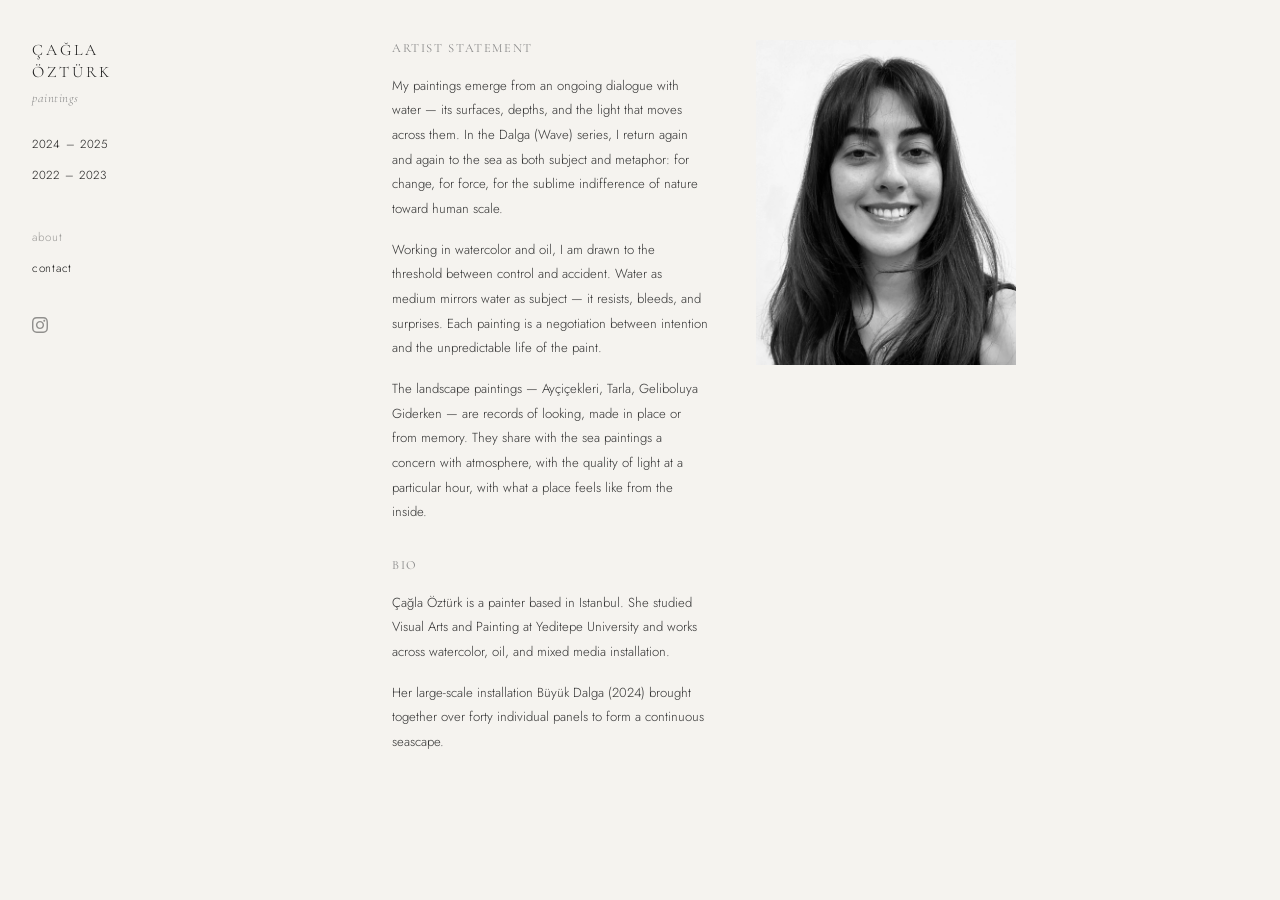
==== about.html @ bf3b8946 "Initial commit — Çağla Öztürk portfolio" ====
<!DOCTYPE html>
<html lang="en">
<head>
  <meta charset="UTF-8">
  <meta name="viewport" content="width=device-width, initial-scale=1.0">
  <title>About — Çağla Öztürk</title>
  <link rel="preconnect" href="https://fonts.googleapis.com">
  <link href="https://fonts.googleapis.com/css2?family=Cormorant+Garamond:ital,wght@0,300;0,400;1,300&family=Jost:wght@200;300;400&display=swap" rel="stylesheet">
  <link rel="stylesheet" href="style.css">
  <style>
    .about-grid {
      display: grid;
      grid-template-columns: 1fr 1fr;
      gap: 3rem;
      max-width: 680px;
      width: 100%;
      align-items: start;
    }

    .about-text h2 {
      font-family: 'Cormorant Garamond', serif;
      font-weight: 400;
      font-size: 0.78rem;
      letter-spacing: 0.13em;
      text-transform: uppercase;
      color: var(--muted);
      margin-bottom: 1.1rem;
    }

    .about-text p {
      font-size: 0.82rem;
      line-height: 1.88;
      color: #333;
      margin-bottom: 1rem;
    }

    .about-photo img {
      width: 100%;
      max-width: 260px;
      display: block;
    }

    .about-photo p {
      font-size: 0.68rem;
      color: var(--muted);
      margin-top: 0.6rem;
      line-height: 1.5;
    }

    @media (max-width: 600px) {
      .about-grid {
        grid-template-columns: 1fr;
      }
      .about-photo { order: -1; }
    }
  </style>
</head>
<body>

<button class="menu-toggle" id="menuToggle" aria-label="Toggle menu">
  <span></span><span></span><span></span>
</button>
<nav id="mobileNav" class="mobile-nav">
  <a href="paintings.html">Paintings</a>
  <a href="about.html">About</a>
  <a href="contact.html">Contact</a>
</nav>

<div class="site-wrap">

  <nav class="nav-left">
    <div class="artist-name"><a href="index.html">Çağla Öztürk</a></div>
    <div class="nav-label-paintings">paintings</div>

    <ul class="nav-periods">
      <li><a href="paintings.html" data-period="2024">2024 – 2025</a></li>
      <li><a href="paintings.html" data-period="2022-2023">2022 – 2023</a></li>
    </ul>

    <ul class="nav-secondary">
      <li><a href="about.html" class="active">about</a></li>
      <li><a href="contact.html">contact</a></li>
    </ul>

    <div class="nav-instagram">
      <a href="https://www.instagram.com/caglaozturkk3/" target="_blank" rel="noopener" aria-label="Instagram">
        <svg viewBox="0 0 24 24" xmlns="http://www.w3.org/2000/svg">
          <path d="M12 2.163c3.204 0 3.584.012 4.85.07 3.252.148 4.771 1.691 4.919 4.919.058 1.265.069 1.645.069 4.849 0 3.205-.012 3.584-.069 4.849-.149 3.225-1.664 4.771-4.919 4.919-1.266.058-1.644.07-4.85.07-3.204 0-3.584-.012-4.849-.07-3.26-.149-4.771-1.699-4.919-4.92-.058-1.265-.07-1.644-.07-4.849 0-3.204.013-3.583.07-4.849.149-3.227 1.664-4.771 4.919-4.919 1.266-.057 1.645-.069 4.849-.069zm0-2.163c-3.259 0-3.667.014-4.947.072-4.358.2-6.78 2.618-6.98 6.98-.059 1.281-.073 1.689-.073 4.948 0 3.259.014 3.668.072 4.948.2 4.358 2.618 6.78 6.98 6.98 1.281.058 1.689.072 4.948.072 3.259 0 3.668-.014 4.948-.072 4.354-.2 6.782-2.618 6.979-6.98.059-1.28.073-1.689.073-4.948 0-3.259-.014-3.667-.072-4.947-.196-4.354-2.617-6.78-6.979-6.98-1.281-.059-1.69-.073-4.949-.073zm0 5.838c-3.403 0-6.162 2.759-6.162 6.162s2.759 6.163 6.162 6.163 6.162-2.759 6.162-6.163c0-3.403-2.759-6.162-6.162-6.162zm0 10.162c-2.209 0-4-1.79-4-4 0-2.209 1.791-4 4-4s4 1.791 4 4c0 2.21-1.791 4-4 4zm6.406-11.845c-.796 0-1.441.645-1.441 1.44s.645 1.44 1.441 1.44c.795 0 1.439-.645 1.439-1.44s-.644-1.44-1.439-1.44z"/>
        </svg>
      </a>
    </div>
  </nav>

  <main class="site-main">
    <div class="about-grid">

      <div class="about-text">
        <h2>Artist Statement</h2>
        <p>
          My paintings emerge from an ongoing dialogue with water — its surfaces, depths, and the light that moves across them. In the Dalga (Wave) series, I return again and again to the sea as both subject and metaphor: for change, for force, for the sublime indifference of nature toward human scale.
        </p>
        <p>
          Working in watercolor and oil, I am drawn to the threshold between control and accident. Water as medium mirrors water as subject — it resists, bleeds, and surprises. Each painting is a negotiation between intention and the unpredictable life of the paint.
        </p>
        <p>
          The landscape paintings — Ayçiçekleri, Tarla, Geliboluya Giderken — are records of looking, made in place or from memory. They share with the sea paintings a concern with atmosphere, with the quality of light at a particular hour, with what a place feels like from the inside.
        </p>

        <h2 style="margin-top: 2rem;">Bio</h2>
        <p>
          Çağla Öztürk is a painter based in Istanbul. She studied Visual Arts and Painting at Yeditepe University and works across watercolor, oil, and mixed media installation.
        </p>
        <p>
          Her large-scale installation Büyük Dalga (2024) brought together over forty individual panels to form a continuous seascape.
        </p>
      </div>

      <div class="about-photo">
        <img src="images/cagla.webp" alt="Çağla Öztürk">
      </div>

    </div>
  </main>

</div>

<script>
  const menuToggle = document.getElementById('menuToggle');
  const mobileNav  = document.getElementById('mobileNav');
  menuToggle.addEventListener('click', () => {
    const open = mobileNav.classList.toggle('open');
    menuToggle.classList.toggle('is-open', open);
  });
</script>
</body>
</html>
---- style.css ----
/* ── Reset ───────────────────────────────────── */
*, *::before, *::after { box-sizing: border-box; margin: 0; padding: 0; }

/* ── Tokens ──────────────────────────────────── */
:root {
  --bg:     #f5f3ef;
  --text:   #1a1a1a;
  --muted:  #888;
  --border: #d8d5cf;
  --nav-w:  200px;
}

/* ── Base ────────────────────────────────────── */
html { font-size: 16px; }

body {
  font-family: 'Jost', sans-serif;
  font-weight: 300;
  background: var(--bg);
  color: var(--text);
  min-height: 100vh;
}

a { color: inherit; text-decoration: none; }

/* ── Layout shell ────────────────────────────── */
.site-wrap {
  display: grid;
  grid-template-columns: var(--nav-w) 1fr;
  min-height: 100vh;
}

/* ── Left nav ────────────────────────────────── */
.nav-left {
  padding: 2.5rem 1.5rem 2rem 2rem;
  display: flex;
  flex-direction: column;
}

.artist-name {
  font-family: 'Cormorant Garamond', serif;
  font-weight: 300;
  font-size: 1rem;
  letter-spacing: 0.18em;
  text-transform: uppercase;
  line-height: 1.35;
}
.artist-name a { transition: opacity 0.2s; }
.artist-name a:hover { opacity: 0.55; }

.nav-label-paintings {
  font-family: 'Cormorant Garamond', serif;
  font-style: italic;
  font-weight: 300;
  font-size: 0.8rem;
  color: var(--muted);
  margin-top: 0.4rem;
  letter-spacing: 0.04em;
}

.nav-periods {
  list-style: none;
  margin-top: 1.6rem;
}
.nav-periods li + li { margin-top: 0.5rem; }
.nav-periods a {
  font-size: 0.73rem;
  letter-spacing: 0.06em;
  color: var(--text);
  transition: opacity 0.2s;
}
.nav-periods a:hover,
.nav-periods a.active { opacity: 0.4; }

.nav-secondary {
  list-style: none;
  margin-top: 2.4rem;
}
.nav-secondary li + li { margin-top: 0.5rem; }
.nav-secondary a {
  font-size: 0.73rem;
  letter-spacing: 0.06em;
  color: var(--text);
  transition: opacity 0.2s;
}
.nav-secondary a:hover,
.nav-secondary a.active { opacity: 0.4; }

.nav-instagram {
  margin-top: 2.4rem;
}
.nav-instagram a {
  display: inline-flex;
  opacity: 0.45;
  transition: opacity 0.2s;
}
.nav-instagram a:hover { opacity: 1; }
.nav-instagram svg {
  width: 16px;
  height: 16px;
  fill: var(--text);
}

/* ── Main content area ───────────────────────── */
.site-main {
  padding: 2.5rem 3rem 4rem 2rem;
  display: flex;
  flex-direction: column;
  align-items: center;
}

/* ── Hamburger (mobile) ──────────────────────── */
.menu-toggle {
  display: none;
  background: none;
  border: none;
  cursor: pointer;
  padding: 0.5rem;
  position: fixed;
  top: 1rem;
  right: 1rem;
  z-index: 200;
}
.menu-toggle span {
  display: block;
  width: 22px;
  height: 1px;
  background: var(--text);
  margin: 5px 0;
  transition: transform 0.3s, opacity 0.3s;
}
.menu-toggle.is-open span:nth-child(1) {
  transform: translateY(6px) rotate(45deg);
}
.menu-toggle.is-open span:nth-child(2) {
  opacity: 0;
}
.menu-toggle.is-open span:nth-child(3) {
  transform: translateY(-6px) rotate(-45deg);
}

/* ── Mobile overlay nav ──────────────────────── */
.mobile-nav {
  display: none;
  position: fixed;
  inset: 0;
  background: var(--bg);
  z-index: 100;
  flex-direction: column;
  align-items: center;
  justify-content: center;
  gap: 1.5rem;
}
.mobile-nav.open { display: flex; }
.mobile-nav a {
  font-size: 1.1rem;
  letter-spacing: 0.1em;
}
.mobile-nav .close-btn { display: none; }

/* ── Responsive ──────────────────────────────── */
@media (max-width: 760px) {
  .site-wrap {
    grid-template-columns: 1fr;
  }
  .nav-left { display: none; }
  .menu-toggle { display: block; }
  .site-main {
    grid-column: 1;
    padding: 2rem 1rem 4rem;
  }
}
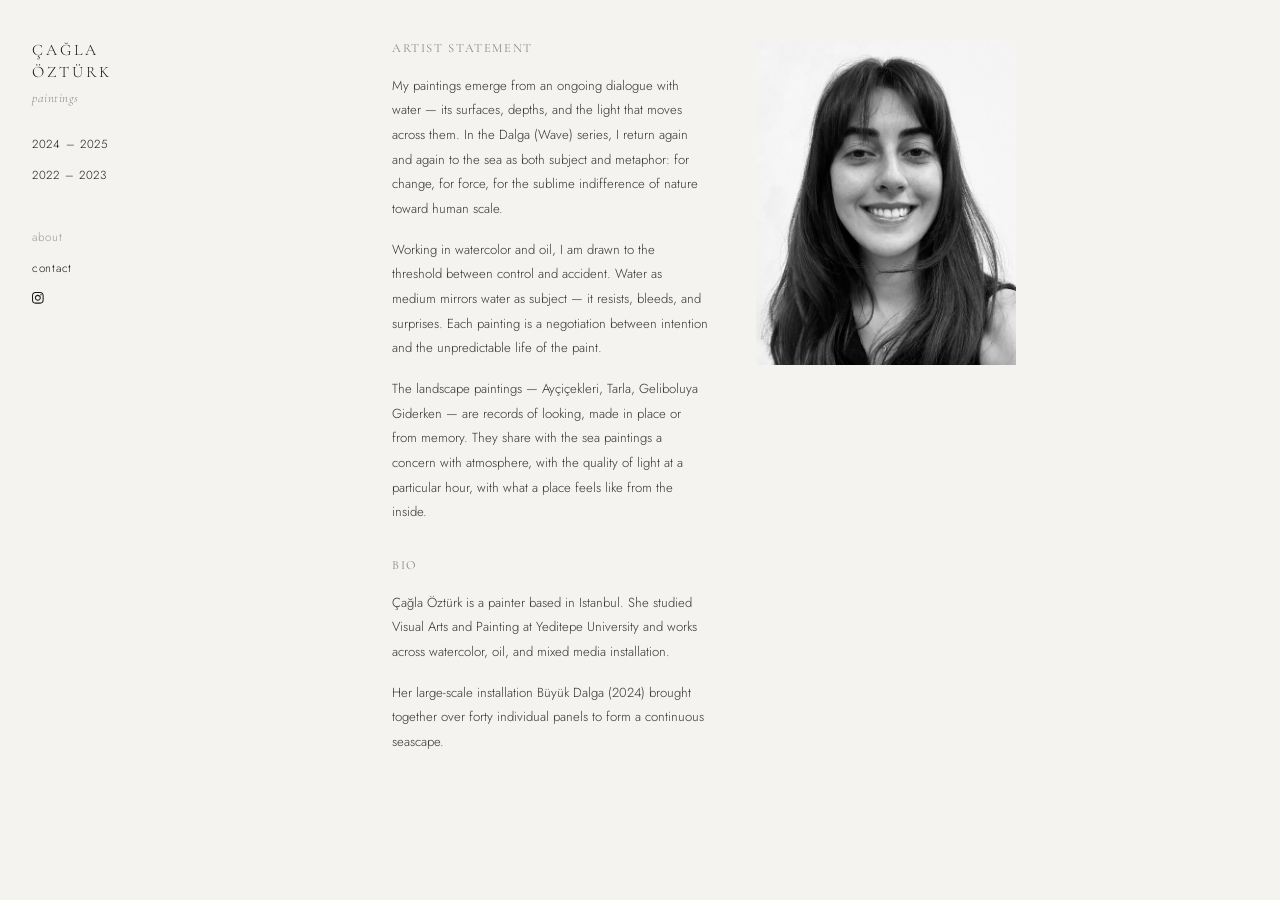
==== commit 53e1cbe4: "Fix mobile view: header bar, single-column grid, full menu, instagram sizing" ====
--- a/about.html
+++ b/about.html
@@ -4,6 +4,7 @@
   <meta charset="UTF-8">
   <meta name="viewport" content="width=device-width, initial-scale=1.0">
   <title>About — Çağla Öztürk</title>
+  <link rel="icon" type="image/svg+xml" href="favicon.svg">
   <link rel="preconnect" href="https://fonts.googleapis.com">
   <link href="https://fonts.googleapis.com/css2?family=Cormorant+Garamond:ital,wght@0,300;0,400;1,300&family=Jost:wght@200;300;400&display=swap" rel="stylesheet">
   <link rel="stylesheet" href="style.css">
@@ -40,13 +41,6 @@
       display: block;
     }
 
-    .about-photo p {
-      font-size: 0.68rem;
-      color: var(--muted);
-      margin-top: 0.6rem;
-      line-height: 1.5;
-    }
-
     @media (max-width: 600px) {
       .about-grid {
         grid-template-columns: 1fr;
@@ -57,13 +51,21 @@
 </head>
 <body>
 
-<button class="menu-toggle" id="menuToggle" aria-label="Toggle menu">
-  <span></span><span></span><span></span>
-</button>
+<div class="mobile-header">
+  <a class="mobile-artist-name" href="index.html">Çağla Öztürk</a>
+  <button class="menu-toggle" id="menuToggle" aria-label="Toggle menu">
+    <span></span><span></span><span></span>
+  </button>
+</div>
+
 <nav id="mobileNav" class="mobile-nav">
-  <a href="paintings.html">Paintings</a>
-  <a href="about.html">About</a>
-  <a href="contact.html">Contact</a>
+  <a href="paintings.html">2024 – 2025</a>
+  <a href="paintings.html">2022 – 2023</a>
+  <a href="about.html">about</a>
+  <a href="contact.html">contact</a>
+  <a href="https://www.instagram.com/caglaozturkk3/" target="_blank" rel="noopener" class="ig-link" aria-label="instagram">
+    <svg viewBox="0 0 24 24" xmlns="http://www.w3.org/2000/svg"><path d="M12 2.163c3.204 0 3.584.012 4.85.07 3.252.148 4.771 1.691 4.919 4.919.058 1.265.069 1.645.069 4.849 0 3.205-.012 3.584-.069 4.849-.149 3.225-1.664 4.771-4.919 4.919-1.266.058-1.644.07-4.85.07-3.204 0-3.584-.012-4.849-.07-3.26-.149-4.771-1.699-4.919-4.92-.058-1.265-.07-1.644-.07-4.849 0-3.204.013-3.583.07-4.849.149-3.227 1.664-4.771 4.919-4.919 1.266-.057 1.645-.069 4.849-.069zm0-2.163c-3.259 0-3.667.014-4.947.072-4.358.2-6.78 2.618-6.98 6.98-.059 1.281-.073 1.689-.073 4.948 0 3.259.014 3.668.072 4.948.2 4.358 2.618 6.78 6.98 6.98 1.281.058 1.689.072 4.948.072 3.259 0 3.668-.014 4.948-.072 4.354-.2 6.782-2.618 6.979-6.98.059-1.28.073-1.689.073-4.948 0-3.259-.014-3.667-.072-4.947-.196-4.354-2.617-6.78-6.979-6.98-1.281-.059-1.69-.073-4.949-.073zm0 5.838c-3.403 0-6.162 2.759-6.162 6.162s2.759 6.163 6.162 6.163 6.162-2.759 6.162-6.163c0-3.403-2.759-6.162-6.162-6.162zm0 10.162c-2.209 0-4-1.79-4-4 0-2.209 1.791-4 4-4s4 1.791 4 4c0 2.21-1.791 4-4 4zm6.406-11.845c-.796 0-1.441.645-1.441 1.44s.645 1.44 1.441 1.44c.795 0 1.439-.645 1.439-1.44s-.644-1.44-1.439-1.44z"/></svg>
+  </a>
 </nav>
 
 <div class="site-wrap">
@@ -73,22 +75,19 @@
     <div class="nav-label-paintings">paintings</div>
 
     <ul class="nav-periods">
-      <li><a href="paintings.html" data-period="2024">2024 – 2025</a></li>
-      <li><a href="paintings.html" data-period="2022-2023">2022 – 2023</a></li>
+      <li><a href="paintings.html">2024 – 2025</a></li>
+      <li><a href="paintings.html">2022 – 2023</a></li>
     </ul>
 
     <ul class="nav-secondary">
       <li><a href="about.html" class="active">about</a></li>
       <li><a href="contact.html">contact</a></li>
+      <li>
+        <a href="https://www.instagram.com/caglaozturkk3/" target="_blank" rel="noopener" class="ig-link" aria-label="instagram">
+          <svg viewBox="0 0 24 24" xmlns="http://www.w3.org/2000/svg"><path d="M12 2.163c3.204 0 3.584.012 4.85.07 3.252.148 4.771 1.691 4.919 4.919.058 1.265.069 1.645.069 4.849 0 3.205-.012 3.584-.069 4.849-.149 3.225-1.664 4.771-4.919 4.919-1.266.058-1.644.07-4.85.07-3.204 0-3.584-.012-4.849-.07-3.26-.149-4.771-1.699-4.919-4.92-.058-1.265-.07-1.644-.07-4.849 0-3.204.013-3.583.07-4.849.149-3.227 1.664-4.771 4.919-4.919 1.266-.057 1.645-.069 4.849-.069zm0-2.163c-3.259 0-3.667.014-4.947.072-4.358.2-6.78 2.618-6.98 6.98-.059 1.281-.073 1.689-.073 4.948 0 3.259.014 3.668.072 4.948.2 4.358 2.618 6.78 6.98 6.98 1.281.058 1.689.072 4.948.072 3.259 0 3.668-.014 4.948-.072 4.354-.2 6.782-2.618 6.979-6.98.059-1.28.073-1.689.073-4.948 0-3.259-.014-3.667-.072-4.947-.196-4.354-2.617-6.78-6.979-6.98-1.281-.059-1.69-.073-4.949-.073zm0 5.838c-3.403 0-6.162 2.759-6.162 6.162s2.759 6.163 6.162 6.163 6.162-2.759 6.162-6.163c0-3.403-2.759-6.162-6.162-6.162zm0 10.162c-2.209 0-4-1.79-4-4 0-2.209 1.791-4 4-4s4 1.791 4 4c0 2.21-1.791 4-4 4zm6.406-11.845c-.796 0-1.441.645-1.441 1.44s.645 1.44 1.441 1.44c.795 0 1.439-.645 1.439-1.44s-.644-1.44-1.439-1.44z"/></svg>
+        </a>
+      </li>
     </ul>
-
-    <div class="nav-instagram">
-      <a href="https://www.instagram.com/caglaozturkk3/" target="_blank" rel="noopener" aria-label="Instagram">
-        <svg viewBox="0 0 24 24" xmlns="http://www.w3.org/2000/svg">
-          <path d="M12 2.163c3.204 0 3.584.012 4.85.07 3.252.148 4.771 1.691 4.919 4.919.058 1.265.069 1.645.069 4.849 0 3.205-.012 3.584-.069 4.849-.149 3.225-1.664 4.771-4.919 4.919-1.266.058-1.644.07-4.85.07-3.204 0-3.584-.012-4.849-.07-3.26-.149-4.771-1.699-4.919-4.92-.058-1.265-.07-1.644-.07-4.849 0-3.204.013-3.583.07-4.849.149-3.227 1.664-4.771 4.919-4.919 1.266-.057 1.645-.069 4.849-.069zm0-2.163c-3.259 0-3.667.014-4.947.072-4.358.2-6.78 2.618-6.98 6.98-.059 1.281-.073 1.689-.073 4.948 0 3.259.014 3.668.072 4.948.2 4.358 2.618 6.78 6.98 6.98 1.281.058 1.689.072 4.948.072 3.259 0 3.668-.014 4.948-.072 4.354-.2 6.782-2.618 6.979-6.98.059-1.28.073-1.689.073-4.948 0-3.259-.014-3.667-.072-4.947-.196-4.354-2.617-6.78-6.979-6.98-1.281-.059-1.69-.073-4.949-.073zm0 5.838c-3.403 0-6.162 2.759-6.162 6.162s2.759 6.163 6.162 6.163 6.162-2.759 6.162-6.163c0-3.403-2.759-6.162-6.162-6.162zm0 10.162c-2.209 0-4-1.79-4-4 0-2.209 1.791-4 4-4s4 1.791 4 4c0 2.21-1.791 4-4 4zm6.406-11.845c-.796 0-1.441.645-1.441 1.44s.645 1.44 1.441 1.44c.795 0 1.439-.645 1.439-1.44s-.644-1.44-1.439-1.44z"/>
-        </svg>
-      </a>
-    </div>
   </nav>
 
   <main class="site-main">
--- a/style.css
+++ b/style.css
@@ -76,29 +76,23 @@
   list-style: none;
   margin-top: 2.4rem;
 }
-.nav-secondary li + li { margin-top: 0.5rem; }
+.nav-secondary li + li { margin-top: 0.55rem; }
 .nav-secondary a {
   font-size: 0.73rem;
   letter-spacing: 0.06em;
   color: var(--text);
   transition: opacity 0.2s;
+  display: inline-flex;
+  align-items: center;
 }
 .nav-secondary a:hover,
 .nav-secondary a.active { opacity: 0.4; }
 
-.nav-instagram {
-  margin-top: 2.4rem;
-}
-.nav-instagram a {
-  display: inline-flex;
-  opacity: 0.45;
-  transition: opacity 0.2s;
-}
-.nav-instagram a:hover { opacity: 1; }
-.nav-instagram svg {
-  width: 16px;
-  height: 16px;
-  fill: var(--text);
+/* instagram icon inherits font-size of its list item */
+.ig-link svg {
+  width: 1em;
+  height: 1em;
+  fill: currentColor;
 }
 
 /* ── Main content area ───────────────────────── */
@@ -109,64 +103,89 @@
   align-items: center;
 }
 
-/* ── Hamburger (mobile) ──────────────────────── */
+/* ── Mobile header bar ───────────────────────── */
+.mobile-header {
+  display: none;
+  position: fixed;
+  top: 0; left: 0; right: 0;
+  height: 48px;
+  background: var(--bg);
+  z-index: 200;
+  align-items: center;
+  justify-content: space-between;
+  padding: 0 0.6rem 0 1.2rem;
+  border-bottom: 1px solid var(--border);
+}
+
+.mobile-artist-name {
+  font-family: 'Cormorant Garamond', serif;
+  font-weight: 300;
+  font-size: 0.8rem;
+  letter-spacing: 0.22em;
+  text-transform: uppercase;
+  color: var(--text);
+}
+
+/* ── Hamburger toggle ────────────────────────── */
 .menu-toggle {
-  display: none;
   background: none;
   border: none;
   cursor: pointer;
   padding: 0.5rem;
-  position: fixed;
-  top: 1rem;
-  right: 1rem;
-  z-index: 200;
 }
 .menu-toggle span {
   display: block;
-  width: 22px;
+  width: 20px;
   height: 1px;
   background: var(--text);
   margin: 5px 0;
   transition: transform 0.3s, opacity 0.3s;
 }
-.menu-toggle.is-open span:nth-child(1) {
-  transform: translateY(6px) rotate(45deg);
-}
-.menu-toggle.is-open span:nth-child(2) {
-  opacity: 0;
-}
-.menu-toggle.is-open span:nth-child(3) {
-  transform: translateY(-6px) rotate(-45deg);
-}
+.menu-toggle.is-open span:nth-child(1) { transform: translateY(6px) rotate(45deg); }
+.menu-toggle.is-open span:nth-child(2) { opacity: 0; }
+.menu-toggle.is-open span:nth-child(3) { transform: translateY(-6px) rotate(-45deg); }
 
 /* ── Mobile overlay nav ──────────────────────── */
 .mobile-nav {
   display: none;
   position: fixed;
-  inset: 0;
+  top: 48px; left: 0; right: 0; bottom: 0;
   background: var(--bg);
-  z-index: 100;
+  z-index: 190;
   flex-direction: column;
   align-items: center;
   justify-content: center;
-  gap: 1.5rem;
+  gap: 1.4rem;
 }
 .mobile-nav.open { display: flex; }
 .mobile-nav a {
-  font-size: 1.1rem;
-  letter-spacing: 0.1em;
+  font-size: 0.9rem;
+  letter-spacing: 0.12em;
+  color: var(--text);
+  transition: opacity 0.2s;
+  display: inline-flex;
+  align-items: center;
+  gap: 0.4rem;
 }
-.mobile-nav .close-btn { display: none; }
+.mobile-nav a:hover { opacity: 0.4; }
+.mobile-nav .ig-link svg {
+  width: 1em;
+  height: 1em;
+}
 
 /* ── Responsive ──────────────────────────────── */
 @media (max-width: 760px) {
+  .mobile-header { display: flex; }
+
   .site-wrap {
     grid-template-columns: 1fr;
   }
   .nav-left { display: none; }
-  .menu-toggle { display: block; }
+
   .site-main {
     grid-column: 1;
-    padding: 2rem 1rem 4rem;
+    padding: 1.5rem 1rem 4rem;
+    padding-top: calc(48px + 1.5rem);
+    align-items: flex-start;
   }
 }
